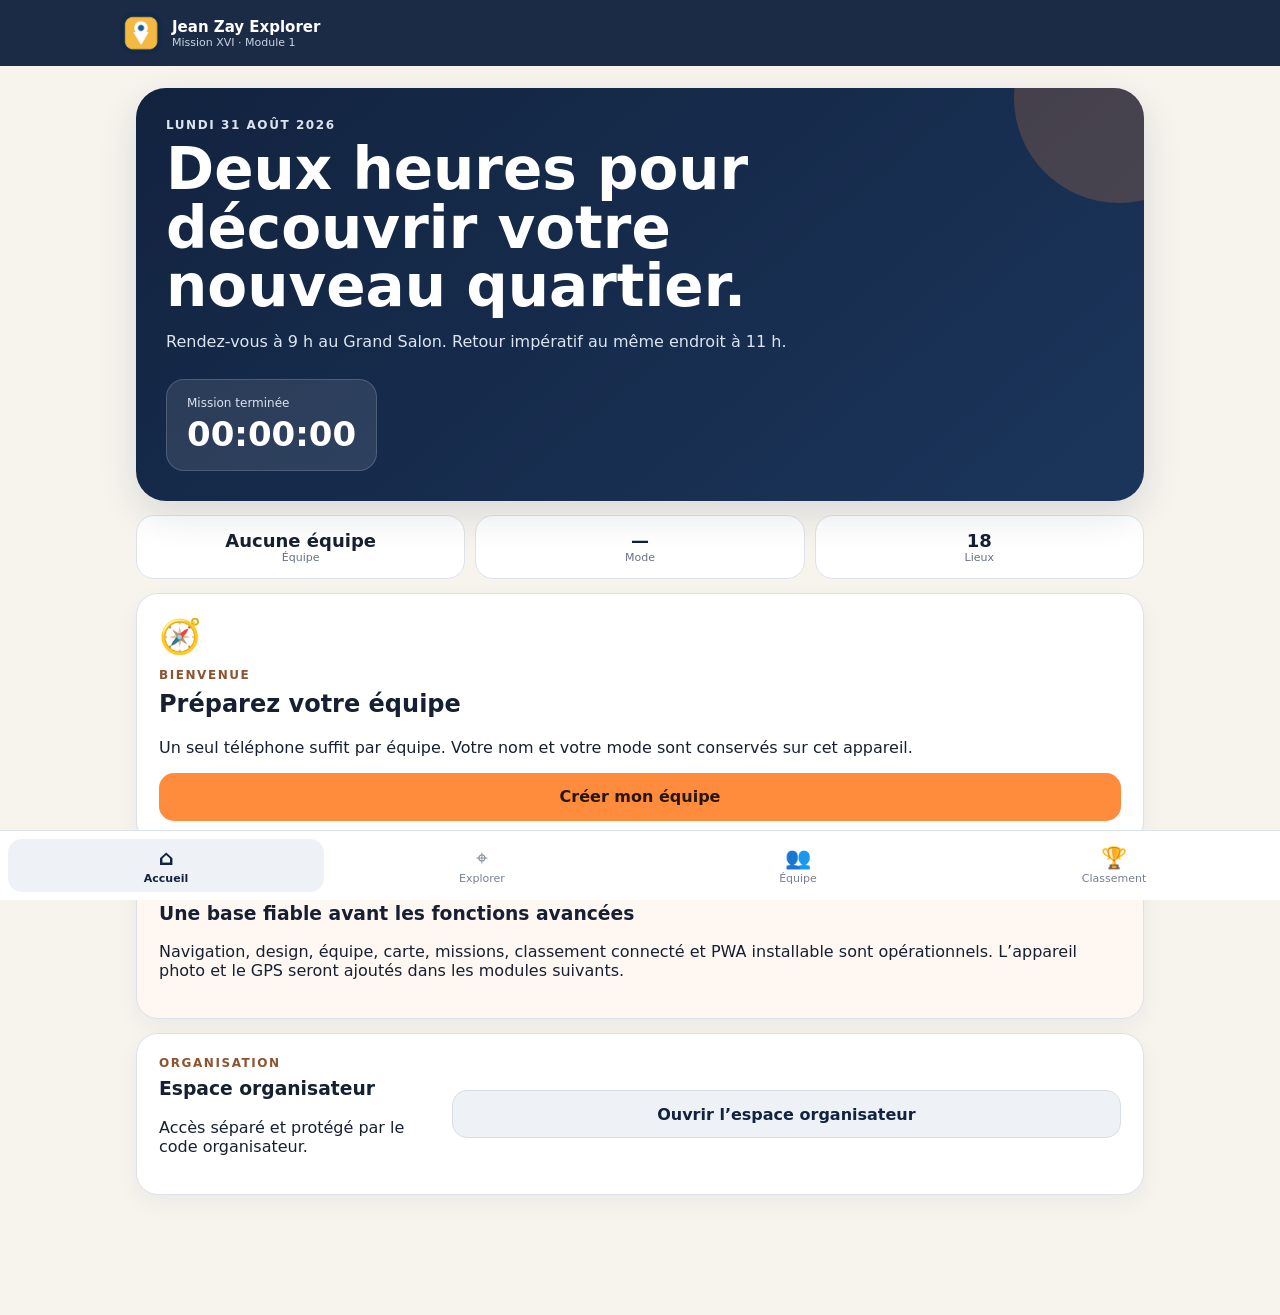
==== index.html @ fe44f945 "Add files via upload" ====
<!doctype html>
<html lang="fr">
<head>
  <meta charset="utf-8">
  <meta name="viewport" content="width=device-width,initial-scale=1,viewport-fit=cover">
  <meta name="theme-color" content="#12233f">
  <meta name="description" content="Jean Zay Explorer — Mission XVI">
  <link rel="manifest" href="manifest.json">
  <link rel="apple-touch-icon" href="assets/icon-512.png">
  <link rel="stylesheet" href="styles.css">
  <title>Jean Zay Explorer — Module 1</title>
</head>
<body>
  <div class="app-shell">
    <header class="app-header">
      <a class="brand" href="#accueil" aria-label="Retour à l’accueil">
        <img src="assets/icon-192.png" alt="">
        <span><strong>Jean Zay Explorer</strong><small>Mission XVI · Module 1</small></span>
      </a>
      <button class="install-button" id="installButton" hidden>Installer</button>
    </header>

    <main id="mainContent">
      <section class="screen is-active" id="accueil" data-title="Accueil">
        <div class="hero-card">
          <p class="kicker">LUNDI 31 AOÛT 2026</p>
          <h1>Deux heures pour découvrir votre nouveau quartier.</h1>
          <p>Rendez-vous à 9 h au Grand Salon. Retour impératif au même endroit à 11 h.</p>
          <div class="countdown" aria-live="polite">
            <span id="countdownLabel">Temps avant le rendez-vous</span>
            <strong id="countdownValue">--:--:--</strong>
          </div>
        </div>

        <div class="status-strip">
          <span><b id="homeTeamName">Aucune équipe</b><small>Équipe</small></span>
          <span><b id="homeMode">—</b><small>Mode</small></span>
          <span><b>18</b><small>Lieux</small></span>
        </div>

        <article class="card" id="welcomeCard">
          <div class="card-icon">🧭</div>
          <div><p class="kicker dark">BIENVENUE</p><h2>Préparez votre équipe</h2><p>Un seul téléphone suffit par équipe. Votre nom et votre mode sont conservés sur cet appareil.</p></div>
          <button class="primary-button" data-open-team>Créer mon équipe</button>
        </article>

        <article class="card hidden" id="teamReadyCard">
          <div class="card-row"><div><p class="kicker dark">ÉQUIPE PRÊTE</p><h2 id="readyTeamName"></h2><p id="readyTeamMeta"></p></div><button class="icon-button" data-open-team aria-label="Modifier l’équipe">✎</button></div>
          <div class="button-grid"><a class="primary-button" href="#explorer">Commencer à explorer</a><a class="secondary-button" href="#equipe">Voir mon équipe</a></div>
        </article>

        <article class="card compact-card">
          <div><p class="kicker dark">MODULE 1</p><h3>Une base fiable avant les fonctions avancées</h3><p>Navigation, design, équipe, carte, missions, classement connecté et PWA installable sont opérationnels. L’appareil photo et le GPS seront ajoutés dans les modules suivants.</p></div>
        </article>

        <article class="card admin-callout">
          <div><p class="kicker dark">ORGANISATION</p><h3>Espace organisateur</h3><p>Accès séparé et protégé par le code organisateur.</p></div>
          <a class="secondary-button" href="admin.html">Ouvrir l’espace organisateur</a>
        </article>
      </section>

      <section class="screen" id="explorer" data-title="Explorer">
        <div class="screen-heading"><div><p class="kicker dark">CARTE & LIEUX</p><h1>Explorer le 16e</h1></div><span class="count-badge" id="placeCounter">18 lieux</span></div>
        <div class="filter-row" id="filters" aria-label="Filtrer les lieux"></div>
        <article class="card map-card">
          <iframe title="Carte des lieux" id="mapFrame" loading="lazy" referrerpolicy="no-referrer-when-downgrade"></iframe>
        </article>
        <div class="places-grid" id="placesGrid"></div>
      </section>

      <section class="screen" id="equipe" data-title="Équipe">
        <div class="screen-heading"><div><p class="kicker dark">MON ÉQUIPE</p><h1>Tableau de bord</h1></div><button class="icon-button" data-open-team aria-label="Modifier l’équipe">✎</button></div>
        <div class="empty-state" id="teamEmptyState"><span>👥</span><h2>Aucune équipe enregistrée</h2><p>Créez votre équipe depuis cet écran ou depuis l’accueil.</p><button class="primary-button" data-open-team>Créer mon équipe</button></div>
        <div class="hidden" id="teamPanel">
          <article class="card team-card"><p class="kicker dark">IDENTITÉ</p><h2 id="teamPanelName"></h2><p id="teamPanelMeta"></p></article>
          <div class="metric-grid"><article><b>0</b><small>Lieux validés</small></article><article><b>0,00 km</b><small>Distance</small></article><article><b>0</b><small>Photos</small></article></div>
          <article class="card"><p class="kicker dark">PROCHAINS MODULES</p><h3>Suivi de mission</h3><ul class="feature-list"><li>Module 2 : carte Leaflet et distance GPS</li><li>Module 3 : missions et progression</li><li>Module 4 : photos vers Google Drive</li></ul></article>
        </div>
      </section>

      <section class="screen" id="classement" data-title="Classement">
        <div class="screen-heading"><div><p class="kicker dark">EN DIRECT</p><h1>Classement provisoire</h1></div><button class="icon-button" id="refreshRanking" aria-label="Actualiser">↻</button></div>
        <article class="card info-card"><p>Les résultats proviennent de votre Google Apps Script. Tant qu’aucune photo n’est validée, le classement peut rester vide.</p></article>
        <article class="card"><div class="ranking-status" id="rankingStatus">Chargement…</div><div id="rankingList"></div></article>
      </section>
    </main>

    <nav class="bottom-nav" aria-label="Navigation principale">
      <a href="#accueil" data-route="accueil"><span>⌂</span>Accueil</a>
      <a href="#explorer" data-route="explorer"><span>⌖</span>Explorer</a>
      <a href="#equipe" data-route="equipe"><span>👥</span>Équipe</a>
      <a href="#classement" data-route="classement"><span>🏆</span>Classement</a>
    </nav>
  </div>

  <div class="modal" id="teamModal" aria-hidden="true">
    <div class="modal-backdrop" data-close-modal></div>
    <section class="modal-panel" role="dialog" aria-modal="true" aria-labelledby="teamModalTitle">
      <button class="modal-close" data-close-modal aria-label="Fermer">×</button>
      <p class="kicker dark">CONFIGURATION</p><h2 id="teamModalTitle">Votre équipe</h2>
      <label>Nom de l’équipe<input id="teamNameInput" maxlength="32" placeholder="Les Zayventuriers"></label>
      <label>Code d’équipe<input id="teamCodeInput" maxlength="12" placeholder="ZAY-08"></label>
      <fieldset><legend>Choisissez votre rythme</legend><div class="mode-grid"><button type="button" data-mode="touriste">🚶<strong>Touriste</strong><small>Découvrir tranquillement</small></button><button type="button" data-mode="sportif">🏃<strong>Sportif</strong><small>Voir un maximum de lieux</small></button></div></fieldset>
      <p class="form-message" id="teamFormMessage"></p>
      <button class="primary-button" id="saveTeamButton">Enregistrer</button>
    </section>
  </div>

  <div class="toast" id="toast" role="status" aria-live="polite"></div>
  <script src="config.js"></script><script src="places.js"></script><script src="app.js"></script>
</body>
</html>
---- styles.css ----
:root{--navy:#12233f;--navy-2:#1b355b;--orange:#ff8b3d;--cream:#f7f4ee;--white:#fff;--ink:#172033;--muted:#667085;--line:#dce2ea;--success:#16845b;--danger:#bb3e3e;--shadow:0 14px 38px rgba(18,35,63,.12);--radius:22px;--safe-bottom:env(safe-area-inset-bottom,0px)}
*{box-sizing:border-box}html{scroll-behavior:smooth}body{margin:0;background:var(--cream);color:var(--ink);font-family:Inter,ui-sans-serif,system-ui,-apple-system,BlinkMacSystemFont,"Segoe UI",sans-serif}button,input{font:inherit}button,a{-webkit-tap-highlight-color:transparent}.hidden{display:none!important}.app-shell{min-height:100vh;padding-bottom:calc(84px + var(--safe-bottom))}.app-header{position:sticky;top:0;z-index:20;display:flex;align-items:center;justify-content:space-between;gap:16px;padding:12px max(18px,calc((100vw - 1040px)/2));background:rgba(18,35,63,.96);backdrop-filter:blur(14px);color:#fff}.brand{display:flex;align-items:center;gap:10px;color:inherit;text-decoration:none}.brand img{width:42px;height:42px;border-radius:13px}.brand span{display:grid}.brand strong{font-size:15px}.brand small{font-size:11px;color:#c9d4e3}.install-button,.small-button{padding:10px 14px!important;width:auto!important}main{width:min(1040px,100%);margin:auto;padding:22px 16px}.screen{display:none;animation:fade .2s ease}.screen.is-active{display:block}@keyframes fade{from{opacity:.35;transform:translateY(4px)}to{opacity:1;transform:none}}.hero-card{position:relative;overflow:hidden;padding:30px;border-radius:30px;background:linear-gradient(140deg,var(--navy),var(--navy-2));color:#fff;box-shadow:var(--shadow)}.hero-card:after{content:"";position:absolute;width:210px;height:210px;border-radius:50%;right:-80px;top:-95px;background:rgba(255,139,61,.2)}h1,h2,h3,p{margin-top:0}.hero-card h1{max-width:680px;font-size:clamp(32px,7vw,58px);line-height:1.01;margin-bottom:16px}.hero-card>p{max-width:680px;color:#dbe4ef}.kicker{margin-bottom:8px;font-size:12px;letter-spacing:.13em;font-weight:800;color:#ffbd8f}.kicker.dark{color:#8c542f}.countdown{display:inline-grid;gap:4px;margin-top:12px;padding:16px 20px;background:rgba(255,255,255,.1);border:1px solid rgba(255,255,255,.16);border-radius:18px}.countdown span{font-size:12px;color:#dbe4ef}.countdown strong{font-size:34px;font-variant-numeric:tabular-nums}.status-strip{display:grid;grid-template-columns:repeat(3,1fr);gap:10px;margin:14px 0}.status-strip span,.metric-grid article{display:grid;text-align:center;padding:14px 8px;background:#fff;border:1px solid var(--line);border-radius:18px}.status-strip b,.metric-grid b{font-size:18px}.status-strip small,.metric-grid small{color:var(--muted);font-size:11px}.card{margin:14px 0;padding:22px;background:#fff;border:1px solid var(--line);border-radius:var(--radius);box-shadow:0 8px 22px rgba(18,35,63,.05)}.compact-card{background:#fff8f2}.admin-callout{display:flex;align-items:center;justify-content:space-between;gap:20px}.card-icon{font-size:34px;margin-bottom:12px}.card-row,.screen-heading{display:flex;justify-content:space-between;align-items:flex-start;gap:16px}.button-grid{display:grid;grid-template-columns:1fr 1fr;gap:10px;margin-top:18px}.primary-button,.secondary-button{display:inline-flex;align-items:center;justify-content:center;width:100%;min-height:48px;padding:13px 18px;border-radius:15px;border:0;text-decoration:none;font-weight:800;cursor:pointer}.primary-button{background:var(--orange);color:#28170c}.secondary-button{background:#eef2f7;color:var(--navy);border:1px solid #d7dee8}.icon-button{width:44px;height:44px;border:1px solid var(--line);background:#fff;border-radius:14px;font-size:20px;cursor:pointer}.screen-heading{margin:8px 0 18px}.screen-heading h1{margin-bottom:0;font-size:34px}.count-badge{padding:8px 12px;border-radius:999px;background:#fff;border:1px solid var(--line);font-size:13px}.filter-row{display:flex;gap:8px;overflow:auto;padding-bottom:8px}.filter-row button{white-space:nowrap;border:1px solid var(--line);background:#fff;border-radius:999px;padding:10px 14px;cursor:pointer}.filter-row button.is-active{background:var(--navy);color:#fff;border-color:var(--navy)}.map-card{padding:8px;overflow:hidden}.map-card iframe{display:block;width:100%;height:360px;border:0;border-radius:17px}.places-grid{display:grid;grid-template-columns:repeat(2,minmax(0,1fr));gap:12px}.place-card{margin:0;display:grid;grid-template-columns:auto 1fr;gap:14px;align-items:start}.place-emoji{display:grid;place-items:center;width:48px;height:48px;border-radius:15px;background:#f1f4f8;font-size:24px}.place-card h3{margin-bottom:6px}.place-meta{display:flex;gap:8px;flex-wrap:wrap;margin-top:10px}.place-meta span{padding:6px 9px;border-radius:999px;background:#f3f5f8;color:var(--muted);font-size:11px}.metric-grid{display:grid;grid-template-columns:repeat(3,1fr);gap:10px;margin:14px 0}.metric-grid article{padding:20px 10px}.metric-grid b{font-size:25px}.empty-state{text-align:center;padding:45px 20px}.empty-state>span{font-size:48px}.feature-list{padding-left:20px;color:var(--muted)}.info-card{background:#eef5ff}.ranking-status{padding:12px 0;color:var(--muted)}.ranking-row{display:grid;grid-template-columns:42px 1fr auto;gap:12px;align-items:center;padding:14px 0;border-bottom:1px solid var(--line)}.ranking-row:last-child{border-bottom:0}.rank-number{display:grid;place-items:center;width:34px;height:34px;border-radius:50%;background:#f2f4f7;font-weight:800}.bottom-nav{position:fixed;z-index:30;bottom:0;left:0;right:0;display:grid;grid-template-columns:repeat(4,1fr);padding:8px 8px calc(8px + var(--safe-bottom));background:rgba(255,255,255,.97);border-top:1px solid var(--line);backdrop-filter:blur(16px)}.bottom-nav a{display:grid;place-items:center;gap:2px;padding:7px;color:#778195;text-decoration:none;font-size:11px;border-radius:14px}.bottom-nav a span{font-size:21px}.bottom-nav a.is-active{color:var(--navy);background:#eef2f7;font-weight:800}.modal{position:fixed;inset:0;z-index:50;display:none}.modal.is-open{display:block}.modal-backdrop{position:absolute;inset:0;background:rgba(8,18,34,.58)}.modal-panel{position:absolute;left:0;right:0;bottom:0;width:min(620px,100%);margin:auto;padding:28px 20px calc(24px + var(--safe-bottom));background:#fff;border-radius:28px 28px 0 0;max-height:92vh;overflow:auto}.modal-close{position:absolute;right:15px;top:12px;border:0;background:#eef2f7;border-radius:50%;width:38px;height:38px;font-size:24px}label{display:grid;gap:7px;margin:15px 0;font-weight:700}input{width:100%;padding:14px;border:1px solid #cfd7e3;border-radius:13px;background:#fff}fieldset{border:0;padding:0;margin:17px 0}legend{font-weight:700;margin-bottom:9px}.mode-grid{display:grid;grid-template-columns:1fr 1fr;gap:10px}.mode-grid button{display:grid;gap:4px;padding:16px;border:1px solid var(--line);background:#fff;border-radius:16px;font-size:22px}.mode-grid button strong{font-size:14px}.mode-grid button small{font-size:11px;color:var(--muted)}.mode-grid button.is-selected{border-color:var(--orange);box-shadow:0 0 0 3px rgba(255,139,61,.2)}.form-message{min-height:20px;color:var(--danger);font-size:13px}.toast{position:fixed;z-index:70;left:50%;bottom:calc(94px + var(--safe-bottom));transform:translate(-50%,20px);padding:12px 16px;background:#18263b;color:#fff;border-radius:13px;opacity:0;pointer-events:none;transition:.22s}.toast.is-visible{opacity:1;transform:translate(-50%,0)}.admin-page{min-height:100vh}.admin-main{width:min(900px,100%);margin:auto;padding:34px 16px}.admin-login{max-width:520px;margin:60px auto}.admin-metrics{margin-bottom:20px}.admin-metrics article{box-shadow:var(--shadow)}
@media(max-width:720px){main{padding-top:14px}.hero-card{padding:24px 20px}.hero-card h1{font-size:38px}.places-grid{grid-template-columns:1fr}.admin-callout{align-items:stretch;flex-direction:column}.button-grid{grid-template-columns:1fr}.map-card iframe{height:300px}.screen-heading h1{font-size:29px}.status-strip{gap:6px}.status-strip b{font-size:15px}}
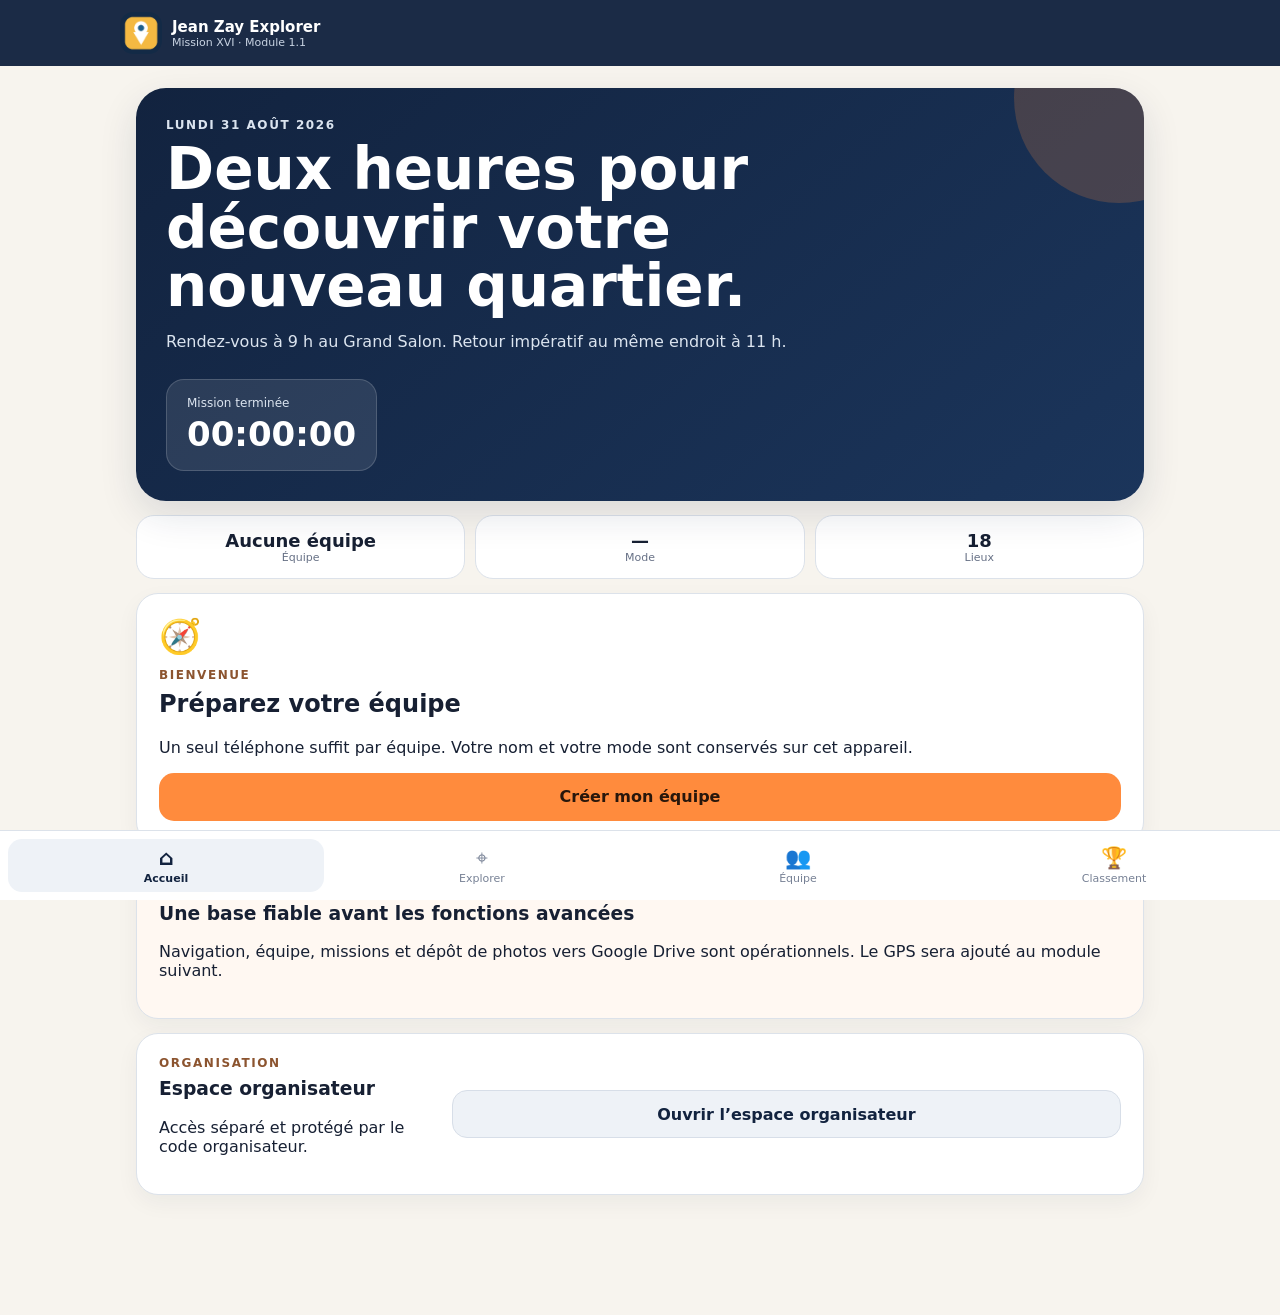
==== commit 063d3e7a: "Add files via upload" ====
--- a/index.html
+++ b/index.html
@@ -8,14 +8,14 @@
   <link rel="manifest" href="manifest.json">
   <link rel="apple-touch-icon" href="assets/icon-512.png">
   <link rel="stylesheet" href="styles.css">
-  <title>Jean Zay Explorer — Module 1</title>
+  <title>Jean Zay Explorer — Module 1.1</title>
 </head>
 <body>
   <div class="app-shell">
     <header class="app-header">
       <a class="brand" href="#accueil" aria-label="Retour à l’accueil">
         <img src="assets/icon-192.png" alt="">
-        <span><strong>Jean Zay Explorer</strong><small>Mission XVI · Module 1</small></span>
+        <span><strong>Jean Zay Explorer</strong><small>Mission XVI · Module 1.1</small></span>
       </a>
       <button class="install-button" id="installButton" hidden>Installer</button>
     </header>
@@ -50,7 +50,7 @@
         </article>
 
         <article class="card compact-card">
-          <div><p class="kicker dark">MODULE 1</p><h3>Une base fiable avant les fonctions avancées</h3><p>Navigation, design, équipe, carte, missions, classement connecté et PWA installable sont opérationnels. L’appareil photo et le GPS seront ajoutés dans les modules suivants.</p></div>
+          <div><p class="kicker dark">MODULE 1</p><h3>Une base fiable avant les fonctions avancées</h3><p>Navigation, équipe, missions et dépôt de photos vers Google Drive sont opérationnels. Le GPS sera ajouté au module suivant.</p></div>
         </article>
 
         <article class="card admin-callout">
@@ -73,8 +73,8 @@
         <div class="empty-state" id="teamEmptyState"><span>👥</span><h2>Aucune équipe enregistrée</h2><p>Créez votre équipe depuis cet écran ou depuis l’accueil.</p><button class="primary-button" data-open-team>Créer mon équipe</button></div>
         <div class="hidden" id="teamPanel">
           <article class="card team-card"><p class="kicker dark">IDENTITÉ</p><h2 id="teamPanelName"></h2><p id="teamPanelMeta"></p></article>
-          <div class="metric-grid"><article><b>0</b><small>Lieux validés</small></article><article><b>0,00 km</b><small>Distance</small></article><article><b>0</b><small>Photos</small></article></div>
-          <article class="card"><p class="kicker dark">PROCHAINS MODULES</p><h3>Suivi de mission</h3><ul class="feature-list"><li>Module 2 : carte Leaflet et distance GPS</li><li>Module 3 : missions et progression</li><li>Module 4 : photos vers Google Drive</li></ul></article>
+          <div class="metric-grid"><article><b id="teamPlacesCount">0</b><small>Photos envoyées</small></article><article><b>0,00 km</b><small>Distance</small></article><article><b id="teamPendingCount">0</b><small>En attente</small></article></div>
+          <article class="card"><p class="kicker dark">PROCHAINS MODULES</p><h3>Suivi de mission</h3><ul class="feature-list"><li>Module 2 : carte Leaflet et distance GPS</li><li>Module 1.1 : missions et photos vers Google Drive</li><li>Module 2 : carte Leaflet et distance GPS</li></ul></article>
         </div>
       </section>
 
@@ -106,6 +106,21 @@
     </section>
   </div>
 
+  <div class="modal" id="missionModal" aria-hidden="true">
+    <div class="modal-backdrop" data-close-mission></div>
+    <section class="modal-panel mission-panel" role="dialog" aria-modal="true" aria-labelledby="missionTitle">
+      <button class="modal-close" data-close-mission aria-label="Fermer">×</button>
+      <div class="mission-heading"><span class="mission-emoji" id="missionEmoji">📍</span><div><p class="kicker dark">MISSION PHOTO</p><h2 id="missionTitle"></h2></div></div>
+      <p id="missionDescription"></p>
+      <div class="mission-instruction"><strong>Votre défi</strong><p id="missionInstruction"></p></div>
+      <div id="missionTeamWarning" class="warning-box hidden">Créez d’abord votre équipe pour pouvoir envoyer une preuve.</div>
+      <label class="photo-picker" id="photoPickerLabel">📷 Prendre ou choisir une photo<input id="missionPhotoInput" type="file" accept="image/*" capture="environment"></label>
+      <div class="photo-preview hidden" id="photoPreviewWrap"><img id="photoPreview" alt="Aperçu de la photo sélectionnée"><button type="button" class="secondary-button small-button" id="changePhotoButton">Changer la photo</button></div>
+      <p class="upload-status" id="uploadStatus" aria-live="polite"></p>
+      <button class="primary-button" id="sendProofButton" disabled>Envoyer la preuve</button>
+    </section>
+  </div>
+
   <div class="toast" id="toast" role="status" aria-live="polite"></div>
   <script src="config.js"></script><script src="places.js"></script><script src="app.js"></script>
 </body>
--- a/styles.css
+++ b/styles.css
@@ -1,3 +1,4 @@
 :root{--navy:#12233f;--navy-2:#1b355b;--orange:#ff8b3d;--cream:#f7f4ee;--white:#fff;--ink:#172033;--muted:#667085;--line:#dce2ea;--success:#16845b;--danger:#bb3e3e;--shadow:0 14px 38px rgba(18,35,63,.12);--radius:22px;--safe-bottom:env(safe-area-inset-bottom,0px)}
 *{box-sizing:border-box}html{scroll-behavior:smooth}body{margin:0;background:var(--cream);color:var(--ink);font-family:Inter,ui-sans-serif,system-ui,-apple-system,BlinkMacSystemFont,"Segoe UI",sans-serif}button,input{font:inherit}button,a{-webkit-tap-highlight-color:transparent}.hidden{display:none!important}.app-shell{min-height:100vh;padding-bottom:calc(84px + var(--safe-bottom))}.app-header{position:sticky;top:0;z-index:20;display:flex;align-items:center;justify-content:space-between;gap:16px;padding:12px max(18px,calc((100vw - 1040px)/2));background:rgba(18,35,63,.96);backdrop-filter:blur(14px);color:#fff}.brand{display:flex;align-items:center;gap:10px;color:inherit;text-decoration:none}.brand img{width:42px;height:42px;border-radius:13px}.brand span{display:grid}.brand strong{font-size:15px}.brand small{font-size:11px;color:#c9d4e3}.install-button,.small-button{padding:10px 14px!important;width:auto!important}main{width:min(1040px,100%);margin:auto;padding:22px 16px}.screen{display:none;animation:fade .2s ease}.screen.is-active{display:block}@keyframes fade{from{opacity:.35;transform:translateY(4px)}to{opacity:1;transform:none}}.hero-card{position:relative;overflow:hidden;padding:30px;border-radius:30px;background:linear-gradient(140deg,var(--navy),var(--navy-2));color:#fff;box-shadow:var(--shadow)}.hero-card:after{content:"";position:absolute;width:210px;height:210px;border-radius:50%;right:-80px;top:-95px;background:rgba(255,139,61,.2)}h1,h2,h3,p{margin-top:0}.hero-card h1{max-width:680px;font-size:clamp(32px,7vw,58px);line-height:1.01;margin-bottom:16px}.hero-card>p{max-width:680px;color:#dbe4ef}.kicker{margin-bottom:8px;font-size:12px;letter-spacing:.13em;font-weight:800;color:#ffbd8f}.kicker.dark{color:#8c542f}.countdown{display:inline-grid;gap:4px;margin-top:12px;padding:16px 20px;background:rgba(255,255,255,.1);border:1px solid rgba(255,255,255,.16);border-radius:18px}.countdown span{font-size:12px;color:#dbe4ef}.countdown strong{font-size:34px;font-variant-numeric:tabular-nums}.status-strip{display:grid;grid-template-columns:repeat(3,1fr);gap:10px;margin:14px 0}.status-strip span,.metric-grid article{display:grid;text-align:center;padding:14px 8px;background:#fff;border:1px solid var(--line);border-radius:18px}.status-strip b,.metric-grid b{font-size:18px}.status-strip small,.metric-grid small{color:var(--muted);font-size:11px}.card{margin:14px 0;padding:22px;background:#fff;border:1px solid var(--line);border-radius:var(--radius);box-shadow:0 8px 22px rgba(18,35,63,.05)}.compact-card{background:#fff8f2}.admin-callout{display:flex;align-items:center;justify-content:space-between;gap:20px}.card-icon{font-size:34px;margin-bottom:12px}.card-row,.screen-heading{display:flex;justify-content:space-between;align-items:flex-start;gap:16px}.button-grid{display:grid;grid-template-columns:1fr 1fr;gap:10px;margin-top:18px}.primary-button,.secondary-button{display:inline-flex;align-items:center;justify-content:center;width:100%;min-height:48px;padding:13px 18px;border-radius:15px;border:0;text-decoration:none;font-weight:800;cursor:pointer}.primary-button{background:var(--orange);color:#28170c}.secondary-button{background:#eef2f7;color:var(--navy);border:1px solid #d7dee8}.icon-button{width:44px;height:44px;border:1px solid var(--line);background:#fff;border-radius:14px;font-size:20px;cursor:pointer}.screen-heading{margin:8px 0 18px}.screen-heading h1{margin-bottom:0;font-size:34px}.count-badge{padding:8px 12px;border-radius:999px;background:#fff;border:1px solid var(--line);font-size:13px}.filter-row{display:flex;gap:8px;overflow:auto;padding-bottom:8px}.filter-row button{white-space:nowrap;border:1px solid var(--line);background:#fff;border-radius:999px;padding:10px 14px;cursor:pointer}.filter-row button.is-active{background:var(--navy);color:#fff;border-color:var(--navy)}.map-card{padding:8px;overflow:hidden}.map-card iframe{display:block;width:100%;height:360px;border:0;border-radius:17px}.places-grid{display:grid;grid-template-columns:repeat(2,minmax(0,1fr));gap:12px}.place-card{margin:0;display:grid;grid-template-columns:auto 1fr;gap:14px;align-items:start}.place-emoji{display:grid;place-items:center;width:48px;height:48px;border-radius:15px;background:#f1f4f8;font-size:24px}.place-card h3{margin-bottom:6px}.place-meta{display:flex;gap:8px;flex-wrap:wrap;margin-top:10px}.place-meta span{padding:6px 9px;border-radius:999px;background:#f3f5f8;color:var(--muted);font-size:11px}.metric-grid{display:grid;grid-template-columns:repeat(3,1fr);gap:10px;margin:14px 0}.metric-grid article{padding:20px 10px}.metric-grid b{font-size:25px}.empty-state{text-align:center;padding:45px 20px}.empty-state>span{font-size:48px}.feature-list{padding-left:20px;color:var(--muted)}.info-card{background:#eef5ff}.ranking-status{padding:12px 0;color:var(--muted)}.ranking-row{display:grid;grid-template-columns:42px 1fr auto;gap:12px;align-items:center;padding:14px 0;border-bottom:1px solid var(--line)}.ranking-row:last-child{border-bottom:0}.rank-number{display:grid;place-items:center;width:34px;height:34px;border-radius:50%;background:#f2f4f7;font-weight:800}.bottom-nav{position:fixed;z-index:30;bottom:0;left:0;right:0;display:grid;grid-template-columns:repeat(4,1fr);padding:8px 8px calc(8px + var(--safe-bottom));background:rgba(255,255,255,.97);border-top:1px solid var(--line);backdrop-filter:blur(16px)}.bottom-nav a{display:grid;place-items:center;gap:2px;padding:7px;color:#778195;text-decoration:none;font-size:11px;border-radius:14px}.bottom-nav a span{font-size:21px}.bottom-nav a.is-active{color:var(--navy);background:#eef2f7;font-weight:800}.modal{position:fixed;inset:0;z-index:50;display:none}.modal.is-open{display:block}.modal-backdrop{position:absolute;inset:0;background:rgba(8,18,34,.58)}.modal-panel{position:absolute;left:0;right:0;bottom:0;width:min(620px,100%);margin:auto;padding:28px 20px calc(24px + var(--safe-bottom));background:#fff;border-radius:28px 28px 0 0;max-height:92vh;overflow:auto}.modal-close{position:absolute;right:15px;top:12px;border:0;background:#eef2f7;border-radius:50%;width:38px;height:38px;font-size:24px}label{display:grid;gap:7px;margin:15px 0;font-weight:700}input{width:100%;padding:14px;border:1px solid #cfd7e3;border-radius:13px;background:#fff}fieldset{border:0;padding:0;margin:17px 0}legend{font-weight:700;margin-bottom:9px}.mode-grid{display:grid;grid-template-columns:1fr 1fr;gap:10px}.mode-grid button{display:grid;gap:4px;padding:16px;border:1px solid var(--line);background:#fff;border-radius:16px;font-size:22px}.mode-grid button strong{font-size:14px}.mode-grid button small{font-size:11px;color:var(--muted)}.mode-grid button.is-selected{border-color:var(--orange);box-shadow:0 0 0 3px rgba(255,139,61,.2)}.form-message{min-height:20px;color:var(--danger);font-size:13px}.toast{position:fixed;z-index:70;left:50%;bottom:calc(94px + var(--safe-bottom));transform:translate(-50%,20px);padding:12px 16px;background:#18263b;color:#fff;border-radius:13px;opacity:0;pointer-events:none;transition:.22s}.toast.is-visible{opacity:1;transform:translate(-50%,0)}.admin-page{min-height:100vh}.admin-main{width:min(900px,100%);margin:auto;padding:34px 16px}.admin-login{max-width:520px;margin:60px auto}.admin-metrics{margin-bottom:20px}.admin-metrics article{box-shadow:var(--shadow)}
 @media(max-width:720px){main{padding-top:14px}.hero-card{padding:24px 20px}.hero-card h1{font-size:38px}.places-grid{grid-template-columns:1fr}.admin-callout{align-items:stretch;flex-direction:column}.button-grid{grid-template-columns:1fr}.map-card iframe{height:300px}.screen-heading h1{font-size:29px}.status-strip{gap:6px}.status-strip b{font-size:15px}}
+.place-button{width:100%;text-align:left;appearance:none;font:inherit;color:inherit;cursor:pointer;transition:transform .16s ease,border-color .16s ease,box-shadow .16s ease}.place-button:hover,.place-button:focus-visible{transform:translateY(-2px);border-color:#b8c4d4;box-shadow:var(--shadow);outline:none}.place-button.is-submitted{border-color:#9fd8c2;background:#f4fbf8}.place-content{min-width:0}.place-title-row{display:flex;align-items:flex-start;justify-content:space-between;gap:8px}.place-title-row h3{margin-right:auto}.submitted-badge{flex:none;padding:5px 8px;border-radius:999px;background:#dff5eb;color:var(--success);font-size:10px;font-weight:800}.mission-link{display:inline-block;margin-top:13px;color:var(--navy);font-size:13px;font-weight:800}.mission-panel{padding-top:24px}.mission-heading{display:flex;align-items:center;gap:13px;padding-right:42px}.mission-emoji{display:grid;place-items:center;width:54px;height:54px;border-radius:17px;background:#f1f4f8;font-size:28px}.mission-heading h2{margin-bottom:0}.mission-instruction{margin:16px 0;padding:16px;border-radius:16px;background:#fff6ef;border:1px solid #ffd8bc}.mission-instruction p{margin:6px 0 0}.warning-box{margin:14px 0;padding:13px;border-radius:13px;background:#fff0f0;color:#8d2f2f;border:1px solid #f2caca}.photo-picker{display:flex;align-items:center;justify-content:center;min-height:54px;margin:16px 0;padding:14px;border:2px dashed #bdc8d7;border-radius:16px;background:#f8fafc;color:var(--navy);cursor:pointer;text-align:center}.photo-picker input{position:absolute;opacity:0;pointer-events:none;width:1px;height:1px}.photo-picker.is-disabled{opacity:.5;cursor:not-allowed}.photo-preview{display:grid;gap:10px;margin:16px 0}.photo-preview img{display:block;width:100%;max-height:360px;object-fit:contain;background:#eef2f7;border-radius:16px}.upload-status{min-height:22px;color:var(--muted);font-size:13px}.ranking-row small{display:block;margin-top:3px;color:var(--muted);font-weight:400}
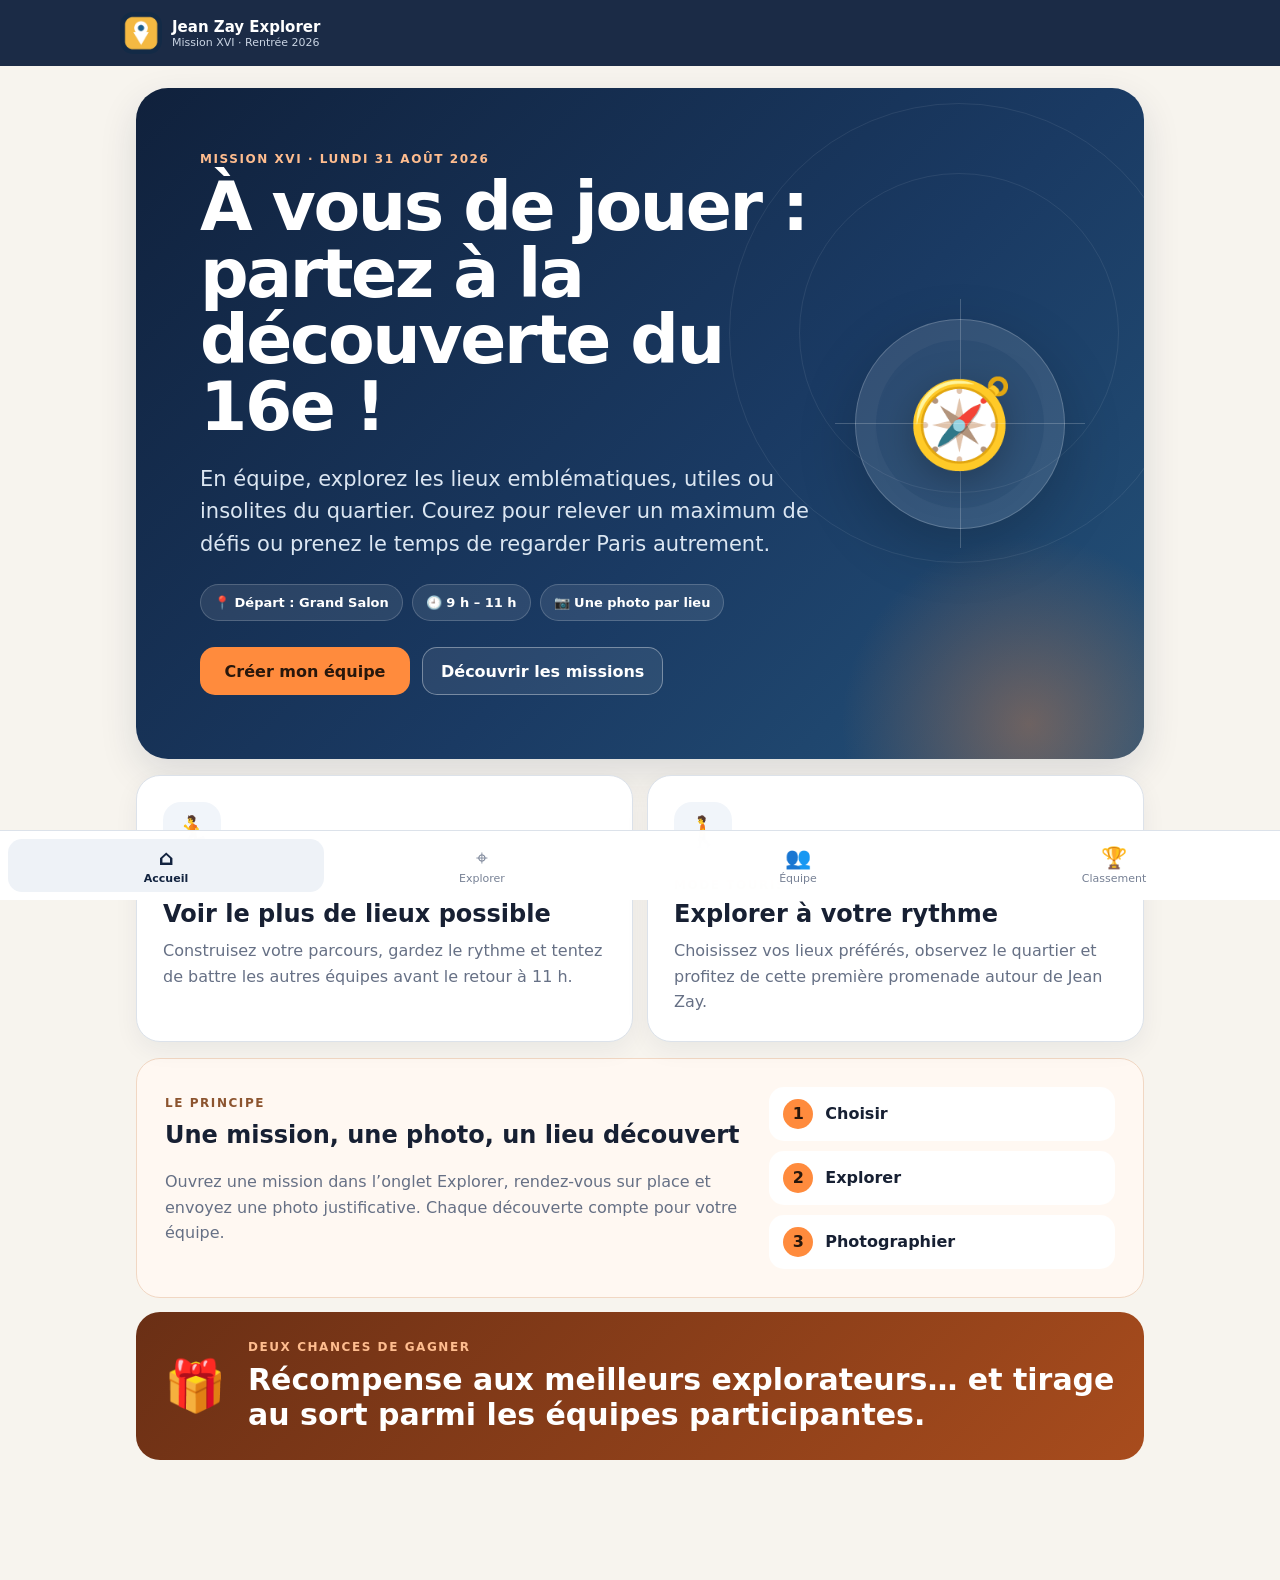
==== commit e8056aef: "Add files via upload" ====
--- a/index.html
+++ b/index.html
@@ -8,54 +8,78 @@
   <link rel="manifest" href="manifest.json">
   <link rel="apple-touch-icon" href="assets/icon-512.png">
   <link rel="stylesheet" href="styles.css">
-  <title>Jean Zay Explorer — Module 1.1</title>
+  <title>Jean Zay Explorer</title>
 </head>
 <body>
   <div class="app-shell">
     <header class="app-header">
       <a class="brand" href="#accueil" aria-label="Retour à l’accueil">
         <img src="assets/icon-192.png" alt="">
-        <span><strong>Jean Zay Explorer</strong><small>Mission XVI · Module 1.1</small></span>
+        <span><strong>Jean Zay Explorer</strong><small>Mission XVI · Rentrée 2026</small></span>
       </a>
       <button class="install-button" id="installButton" hidden>Installer</button>
     </header>
 
     <main id="mainContent">
       <section class="screen is-active" id="accueil" data-title="Accueil">
-        <div class="hero-card">
-          <p class="kicker">LUNDI 31 AOÛT 2026</p>
-          <h1>Deux heures pour découvrir votre nouveau quartier.</h1>
-          <p>Rendez-vous à 9 h au Grand Salon. Retour impératif au même endroit à 11 h.</p>
-          <div class="countdown" aria-live="polite">
-            <span id="countdownLabel">Temps avant le rendez-vous</span>
-            <strong id="countdownValue">--:--:--</strong>
+        <div class="student-hero">
+          <div class="hero-orbit hero-orbit-one"></div>
+          <div class="hero-orbit hero-orbit-two"></div>
+          <div class="hero-content">
+            <p class="kicker">MISSION XVI · LUNDI 31 AOÛT 2026</p>
+            <h1>À vous de jouer : partez à la découverte du 16e&nbsp;!</h1>
+            <p class="hero-lead">En équipe, explorez les lieux emblématiques, utiles ou insolites du quartier. Courez pour relever un maximum de défis ou prenez le temps de regarder Paris autrement.</p>
+            <div class="event-pill-row">
+              <span>📍 Départ : Grand Salon</span>
+              <span>🕘 9 h – 11 h</span>
+              <span>📷 Une photo par lieu</span>
+            </div>
+            <div class="hero-actions" id="welcomeCard">
+              <button class="primary-button hero-primary" data-open-team>Créer mon équipe</button>
+              <a class="ghost-button" href="#explorer">Découvrir les missions</a>
+            </div>
+            <div class="hero-actions hidden" id="teamReadyCard">
+              <a class="primary-button hero-primary" href="#explorer">Commencer l’aventure</a>
+              <button class="ghost-button" data-open-team>Modifier mon équipe</button>
+            </div>
           </div>
+          <div class="hero-compass" aria-hidden="true"><span>🧭</span></div>
         </div>
 
-        <div class="status-strip">
-          <span><b id="homeTeamName">Aucune équipe</b><small>Équipe</small></span>
-          <span><b id="homeMode">—</b><small>Mode</small></span>
-          <span><b>18</b><small>Lieux</small></span>
+        <div class="play-grid">
+          <article class="play-card">
+            <span class="play-icon">🏃</span>
+            <p class="kicker dark">MODE SPORTIF</p>
+            <h2>Voir le plus de lieux possible</h2>
+            <p>Construisez votre parcours, gardez le rythme et tentez de battre les autres équipes avant le retour à 11 h.</p>
+          </article>
+          <article class="play-card">
+            <span class="play-icon">🚶</span>
+            <p class="kicker dark">MODE TOURISTE</p>
+            <h2>Explorer à votre rythme</h2>
+            <p>Choisissez vos lieux préférés, observez le quartier et profitez de cette première promenade autour de Jean Zay.</p>
+          </article>
         </div>
 
-        <article class="card" id="welcomeCard">
-          <div class="card-icon">🧭</div>
-          <div><p class="kicker dark">BIENVENUE</p><h2>Préparez votre équipe</h2><p>Un seul téléphone suffit par équipe. Votre nom et votre mode sont conservés sur cet appareil.</p></div>
-          <button class="primary-button" data-open-team>Créer mon équipe</button>
+        <article class="adventure-card">
+          <div>
+            <p class="kicker dark">LE PRINCIPE</p>
+            <h2>Une mission, une photo, un lieu découvert</h2>
+            <p>Ouvrez une mission dans l’onglet Explorer, rendez-vous sur place et envoyez une photo justificative. Chaque découverte compte pour votre équipe.</p>
+          </div>
+          <div class="adventure-steps" aria-label="Déroulement du jeu">
+            <span><b>1</b> Choisir</span>
+            <span><b>2</b> Explorer</span>
+            <span><b>3</b> Photographier</span>
+          </div>
         </article>
 
-        <article class="card hidden" id="teamReadyCard">
-          <div class="card-row"><div><p class="kicker dark">ÉQUIPE PRÊTE</p><h2 id="readyTeamName"></h2><p id="readyTeamMeta"></p></div><button class="icon-button" data-open-team aria-label="Modifier l’équipe">✎</button></div>
-          <div class="button-grid"><a class="primary-button" href="#explorer">Commencer à explorer</a><a class="secondary-button" href="#equipe">Voir mon équipe</a></div>
-        </article>
-
-        <article class="card compact-card">
-          <div><p class="kicker dark">MODULE 1</p><h3>Une base fiable avant les fonctions avancées</h3><p>Navigation, équipe, missions et dépôt de photos vers Google Drive sont opérationnels. Le GPS sera ajouté au module suivant.</p></div>
-        </article>
-
-        <article class="card admin-callout">
-          <div><p class="kicker dark">ORGANISATION</p><h3>Espace organisateur</h3><p>Accès séparé et protégé par le code organisateur.</p></div>
-          <a class="secondary-button" href="admin.html">Ouvrir l’espace organisateur</a>
+        <article class="reward-banner">
+          <span class="reward-icon">🎁</span>
+          <div>
+            <p class="kicker">DEUX CHANCES DE GAGNER</p>
+            <h2>Récompense aux meilleurs explorateurs… et tirage au sort parmi les équipes participantes.</h2>
+          </div>
         </article>
       </section>
 
@@ -114,7 +138,12 @@
       <p id="missionDescription"></p>
       <div class="mission-instruction"><strong>Votre défi</strong><p id="missionInstruction"></p></div>
       <div id="missionTeamWarning" class="warning-box hidden">Créez d’abord votre équipe pour pouvoir envoyer une preuve.</div>
-      <label class="photo-picker" id="photoPickerLabel">📷 Prendre ou choisir une photo<input id="missionPhotoInput" type="file" accept="image/*" capture="environment"></label>
+      <div class="photo-source-grid" id="photoSourceGrid">
+        <button type="button" class="photo-source-button" id="takePhotoButton"><span>📷</span><strong>Prendre une photo</strong><small>Ouvrir l’appareil photo</small></button>
+        <button type="button" class="photo-source-button" id="choosePhotoButton"><span>🖼️</span><strong>Choisir une photo</strong><small>Depuis la photothèque</small></button>
+      </div>
+      <input class="visually-hidden" id="missionCameraInput" type="file" accept="image/*" capture="environment">
+      <input class="visually-hidden" id="missionGalleryInput" type="file" accept="image/*">
       <div class="photo-preview hidden" id="photoPreviewWrap"><img id="photoPreview" alt="Aperçu de la photo sélectionnée"><button type="button" class="secondary-button small-button" id="changePhotoButton">Changer la photo</button></div>
       <p class="upload-status" id="uploadStatus" aria-live="polite"></p>
       <button class="primary-button" id="sendProofButton" disabled>Envoyer la preuve</button>
--- a/styles.css
+++ b/styles.css
@@ -2,3 +2,9 @@
 *{box-sizing:border-box}html{scroll-behavior:smooth}body{margin:0;background:var(--cream);color:var(--ink);font-family:Inter,ui-sans-serif,system-ui,-apple-system,BlinkMacSystemFont,"Segoe UI",sans-serif}button,input{font:inherit}button,a{-webkit-tap-highlight-color:transparent}.hidden{display:none!important}.app-shell{min-height:100vh;padding-bottom:calc(84px + var(--safe-bottom))}.app-header{position:sticky;top:0;z-index:20;display:flex;align-items:center;justify-content:space-between;gap:16px;padding:12px max(18px,calc((100vw - 1040px)/2));background:rgba(18,35,63,.96);backdrop-filter:blur(14px);color:#fff}.brand{display:flex;align-items:center;gap:10px;color:inherit;text-decoration:none}.brand img{width:42px;height:42px;border-radius:13px}.brand span{display:grid}.brand strong{font-size:15px}.brand small{font-size:11px;color:#c9d4e3}.install-button,.small-button{padding:10px 14px!important;width:auto!important}main{width:min(1040px,100%);margin:auto;padding:22px 16px}.screen{display:none;animation:fade .2s ease}.screen.is-active{display:block}@keyframes fade{from{opacity:.35;transform:translateY(4px)}to{opacity:1;transform:none}}.hero-card{position:relative;overflow:hidden;padding:30px;border-radius:30px;background:linear-gradient(140deg,var(--navy),var(--navy-2));color:#fff;box-shadow:var(--shadow)}.hero-card:after{content:"";position:absolute;width:210px;height:210px;border-radius:50%;right:-80px;top:-95px;background:rgba(255,139,61,.2)}h1,h2,h3,p{margin-top:0}.hero-card h1{max-width:680px;font-size:clamp(32px,7vw,58px);line-height:1.01;margin-bottom:16px}.hero-card>p{max-width:680px;color:#dbe4ef}.kicker{margin-bottom:8px;font-size:12px;letter-spacing:.13em;font-weight:800;color:#ffbd8f}.kicker.dark{color:#8c542f}.countdown{display:inline-grid;gap:4px;margin-top:12px;padding:16px 20px;background:rgba(255,255,255,.1);border:1px solid rgba(255,255,255,.16);border-radius:18px}.countdown span{font-size:12px;color:#dbe4ef}.countdown strong{font-size:34px;font-variant-numeric:tabular-nums}.status-strip{display:grid;grid-template-columns:repeat(3,1fr);gap:10px;margin:14px 0}.status-strip span,.metric-grid article{display:grid;text-align:center;padding:14px 8px;background:#fff;border:1px solid var(--line);border-radius:18px}.status-strip b,.metric-grid b{font-size:18px}.status-strip small,.metric-grid small{color:var(--muted);font-size:11px}.card{margin:14px 0;padding:22px;background:#fff;border:1px solid var(--line);border-radius:var(--radius);box-shadow:0 8px 22px rgba(18,35,63,.05)}.compact-card{background:#fff8f2}.admin-callout{display:flex;align-items:center;justify-content:space-between;gap:20px}.card-icon{font-size:34px;margin-bottom:12px}.card-row,.screen-heading{display:flex;justify-content:space-between;align-items:flex-start;gap:16px}.button-grid{display:grid;grid-template-columns:1fr 1fr;gap:10px;margin-top:18px}.primary-button,.secondary-button{display:inline-flex;align-items:center;justify-content:center;width:100%;min-height:48px;padding:13px 18px;border-radius:15px;border:0;text-decoration:none;font-weight:800;cursor:pointer}.primary-button{background:var(--orange);color:#28170c}.secondary-button{background:#eef2f7;color:var(--navy);border:1px solid #d7dee8}.icon-button{width:44px;height:44px;border:1px solid var(--line);background:#fff;border-radius:14px;font-size:20px;cursor:pointer}.screen-heading{margin:8px 0 18px}.screen-heading h1{margin-bottom:0;font-size:34px}.count-badge{padding:8px 12px;border-radius:999px;background:#fff;border:1px solid var(--line);font-size:13px}.filter-row{display:flex;gap:8px;overflow:auto;padding-bottom:8px}.filter-row button{white-space:nowrap;border:1px solid var(--line);background:#fff;border-radius:999px;padding:10px 14px;cursor:pointer}.filter-row button.is-active{background:var(--navy);color:#fff;border-color:var(--navy)}.map-card{padding:8px;overflow:hidden}.map-card iframe{display:block;width:100%;height:360px;border:0;border-radius:17px}.places-grid{display:grid;grid-template-columns:repeat(2,minmax(0,1fr));gap:12px}.place-card{margin:0;display:grid;grid-template-columns:auto 1fr;gap:14px;align-items:start}.place-emoji{display:grid;place-items:center;width:48px;height:48px;border-radius:15px;background:#f1f4f8;font-size:24px}.place-card h3{margin-bottom:6px}.place-meta{display:flex;gap:8px;flex-wrap:wrap;margin-top:10px}.place-meta span{padding:6px 9px;border-radius:999px;background:#f3f5f8;color:var(--muted);font-size:11px}.metric-grid{display:grid;grid-template-columns:repeat(3,1fr);gap:10px;margin:14px 0}.metric-grid article{padding:20px 10px}.metric-grid b{font-size:25px}.empty-state{text-align:center;padding:45px 20px}.empty-state>span{font-size:48px}.feature-list{padding-left:20px;color:var(--muted)}.info-card{background:#eef5ff}.ranking-status{padding:12px 0;color:var(--muted)}.ranking-row{display:grid;grid-template-columns:42px 1fr auto;gap:12px;align-items:center;padding:14px 0;border-bottom:1px solid var(--line)}.ranking-row:last-child{border-bottom:0}.rank-number{display:grid;place-items:center;width:34px;height:34px;border-radius:50%;background:#f2f4f7;font-weight:800}.bottom-nav{position:fixed;z-index:30;bottom:0;left:0;right:0;display:grid;grid-template-columns:repeat(4,1fr);padding:8px 8px calc(8px + var(--safe-bottom));background:rgba(255,255,255,.97);border-top:1px solid var(--line);backdrop-filter:blur(16px)}.bottom-nav a{display:grid;place-items:center;gap:2px;padding:7px;color:#778195;text-decoration:none;font-size:11px;border-radius:14px}.bottom-nav a span{font-size:21px}.bottom-nav a.is-active{color:var(--navy);background:#eef2f7;font-weight:800}.modal{position:fixed;inset:0;z-index:50;display:none}.modal.is-open{display:block}.modal-backdrop{position:absolute;inset:0;background:rgba(8,18,34,.58)}.modal-panel{position:absolute;left:0;right:0;bottom:0;width:min(620px,100%);margin:auto;padding:28px 20px calc(24px + var(--safe-bottom));background:#fff;border-radius:28px 28px 0 0;max-height:92vh;overflow:auto}.modal-close{position:absolute;right:15px;top:12px;border:0;background:#eef2f7;border-radius:50%;width:38px;height:38px;font-size:24px}label{display:grid;gap:7px;margin:15px 0;font-weight:700}input{width:100%;padding:14px;border:1px solid #cfd7e3;border-radius:13px;background:#fff}fieldset{border:0;padding:0;margin:17px 0}legend{font-weight:700;margin-bottom:9px}.mode-grid{display:grid;grid-template-columns:1fr 1fr;gap:10px}.mode-grid button{display:grid;gap:4px;padding:16px;border:1px solid var(--line);background:#fff;border-radius:16px;font-size:22px}.mode-grid button strong{font-size:14px}.mode-grid button small{font-size:11px;color:var(--muted)}.mode-grid button.is-selected{border-color:var(--orange);box-shadow:0 0 0 3px rgba(255,139,61,.2)}.form-message{min-height:20px;color:var(--danger);font-size:13px}.toast{position:fixed;z-index:70;left:50%;bottom:calc(94px + var(--safe-bottom));transform:translate(-50%,20px);padding:12px 16px;background:#18263b;color:#fff;border-radius:13px;opacity:0;pointer-events:none;transition:.22s}.toast.is-visible{opacity:1;transform:translate(-50%,0)}.admin-page{min-height:100vh}.admin-main{width:min(900px,100%);margin:auto;padding:34px 16px}.admin-login{max-width:520px;margin:60px auto}.admin-metrics{margin-bottom:20px}.admin-metrics article{box-shadow:var(--shadow)}
 @media(max-width:720px){main{padding-top:14px}.hero-card{padding:24px 20px}.hero-card h1{font-size:38px}.places-grid{grid-template-columns:1fr}.admin-callout{align-items:stretch;flex-direction:column}.button-grid{grid-template-columns:1fr}.map-card iframe{height:300px}.screen-heading h1{font-size:29px}.status-strip{gap:6px}.status-strip b{font-size:15px}}
 .place-button{width:100%;text-align:left;appearance:none;font:inherit;color:inherit;cursor:pointer;transition:transform .16s ease,border-color .16s ease,box-shadow .16s ease}.place-button:hover,.place-button:focus-visible{transform:translateY(-2px);border-color:#b8c4d4;box-shadow:var(--shadow);outline:none}.place-button.is-submitted{border-color:#9fd8c2;background:#f4fbf8}.place-content{min-width:0}.place-title-row{display:flex;align-items:flex-start;justify-content:space-between;gap:8px}.place-title-row h3{margin-right:auto}.submitted-badge{flex:none;padding:5px 8px;border-radius:999px;background:#dff5eb;color:var(--success);font-size:10px;font-weight:800}.mission-link{display:inline-block;margin-top:13px;color:var(--navy);font-size:13px;font-weight:800}.mission-panel{padding-top:24px}.mission-heading{display:flex;align-items:center;gap:13px;padding-right:42px}.mission-emoji{display:grid;place-items:center;width:54px;height:54px;border-radius:17px;background:#f1f4f8;font-size:28px}.mission-heading h2{margin-bottom:0}.mission-instruction{margin:16px 0;padding:16px;border-radius:16px;background:#fff6ef;border:1px solid #ffd8bc}.mission-instruction p{margin:6px 0 0}.warning-box{margin:14px 0;padding:13px;border-radius:13px;background:#fff0f0;color:#8d2f2f;border:1px solid #f2caca}.photo-picker{display:flex;align-items:center;justify-content:center;min-height:54px;margin:16px 0;padding:14px;border:2px dashed #bdc8d7;border-radius:16px;background:#f8fafc;color:var(--navy);cursor:pointer;text-align:center}.photo-picker input{position:absolute;opacity:0;pointer-events:none;width:1px;height:1px}.photo-picker.is-disabled{opacity:.5;cursor:not-allowed}.photo-preview{display:grid;gap:10px;margin:16px 0}.photo-preview img{display:block;width:100%;max-height:360px;object-fit:contain;background:#eef2f7;border-radius:16px}.upload-status{min-height:22px;color:var(--muted);font-size:13px}.ranking-row small{display:block;margin-top:3px;color:var(--muted);font-weight:400}
+
+/* Accueil élèves — Module 1.2 */
+.student-hero{position:relative;min-height:500px;display:grid;grid-template-columns:minmax(0,1fr) 240px;align-items:center;gap:28px;overflow:hidden;padding:clamp(28px,6vw,64px);border-radius:32px;background:linear-gradient(135deg,#10213c 0%,#1a3a63 58%,#245279 100%);color:#fff;box-shadow:var(--shadow)}
+.student-hero:before{content:"";position:absolute;inset:auto -80px -160px auto;width:390px;height:390px;border-radius:50%;background:radial-gradient(circle,rgba(255,139,61,.34),rgba(255,139,61,0) 68%)}
+.hero-content{position:relative;z-index:2;max-width:720px}.student-hero h1{font-size:clamp(38px,7vw,68px);line-height:.98;letter-spacing:-.035em;margin-bottom:22px}.hero-lead{max-width:680px;font-size:clamp(16px,2.4vw,21px);line-height:1.55;color:#dbe6f2}.event-pill-row{display:flex;flex-wrap:wrap;gap:9px;margin:24px 0}.event-pill-row span{padding:10px 13px;border:1px solid rgba(255,255,255,.18);border-radius:999px;background:rgba(255,255,255,.09);font-size:13px;font-weight:700}.hero-actions{display:flex;flex-wrap:wrap;gap:12px;margin-top:26px}.hero-primary{width:auto;min-width:210px}.ghost-button{display:inline-flex;align-items:center;justify-content:center;min-height:48px;padding:13px 18px;border:1px solid rgba(255,255,255,.36);border-radius:15px;background:rgba(255,255,255,.08);color:#fff;text-decoration:none;font-weight:800;cursor:pointer}.hero-compass{position:relative;z-index:2;display:grid;place-items:center;width:210px;height:210px;margin:auto;border:1px solid rgba(255,255,255,.22);border-radius:50%;background:rgba(255,255,255,.08);box-shadow:inset 0 0 0 20px rgba(255,255,255,.035),0 20px 60px rgba(0,0,0,.2)}.hero-compass:before,.hero-compass:after{content:"";position:absolute;background:rgba(255,255,255,.2)}.hero-compass:before{width:1px;height:120%}.hero-compass:after{width:120%;height:1px}.hero-compass span{font-size:86px;filter:drop-shadow(0 10px 18px rgba(0,0,0,.25))}.hero-orbit{position:absolute;border:1px solid rgba(255,255,255,.08);border-radius:50%}.hero-orbit-one{width:320px;height:320px;right:25px;top:85px}.hero-orbit-two{width:460px;height:460px;right:-45px;top:15px}.play-grid{display:grid;grid-template-columns:1fr 1fr;gap:14px;margin:16px 0}.play-card{position:relative;overflow:hidden;padding:26px;background:#fff;border:1px solid var(--line);border-radius:24px;box-shadow:0 8px 24px rgba(18,35,63,.06)}.play-card h2{font-size:24px;margin-bottom:10px}.play-card p:last-child{margin-bottom:0;color:var(--muted);line-height:1.6}.play-icon{display:grid;place-items:center;width:58px;height:58px;margin-bottom:18px;border-radius:18px;background:#f1f5fa;font-size:30px}.adventure-card{display:grid;grid-template-columns:1.25fr .75fr;gap:28px;align-items:center;margin:14px 0;padding:28px;background:#fff8f2;border:1px solid #f1d7c3;border-radius:24px}.adventure-card p{color:var(--muted);line-height:1.6}.adventure-steps{display:grid;gap:10px}.adventure-steps span{display:flex;align-items:center;gap:12px;padding:12px 14px;border-radius:15px;background:#fff;font-weight:800}.adventure-steps b{display:grid;place-items:center;width:30px;height:30px;border-radius:50%;background:var(--orange);color:#28170c}.reward-banner{display:flex;align-items:center;gap:22px;margin:14px 0;padding:28px;border-radius:24px;background:linear-gradient(135deg,#6a2f15,#a84c1d);color:#fff}.reward-banner h2{margin-bottom:0;font-size:clamp(21px,3vw,30px)}.reward-icon{font-size:50px;flex:none}.photo-source-grid{display:grid;grid-template-columns:1fr 1fr;gap:10px;margin:16px 0}.photo-source-button{display:grid;place-items:center;gap:5px;min-height:122px;padding:16px;border:1px solid var(--line);border-radius:17px;background:#f8fafc;color:var(--navy);cursor:pointer}.photo-source-button span{font-size:30px}.photo-source-button strong{font-size:14px}.photo-source-button small{font-size:11px;color:var(--muted)}.photo-source-button:disabled{opacity:.45;cursor:not-allowed}.visually-hidden{position:absolute!important;width:1px!important;height:1px!important;padding:0!important;margin:-1px!important;overflow:hidden!important;clip:rect(0,0,0,0)!important;white-space:nowrap!important;border:0!important}
+@media(max-width:760px){.student-hero{min-height:auto;grid-template-columns:1fr;padding:30px 22px}.student-hero h1{font-size:43px}.hero-compass{display:none}.play-grid,.adventure-card{grid-template-columns:1fr}.event-pill-row{gap:7px}.hero-actions{display:grid}.hero-primary,.ghost-button{width:100%}.photo-source-grid{grid-template-columns:1fr}.reward-banner{align-items:flex-start}.reward-icon{font-size:42px}}
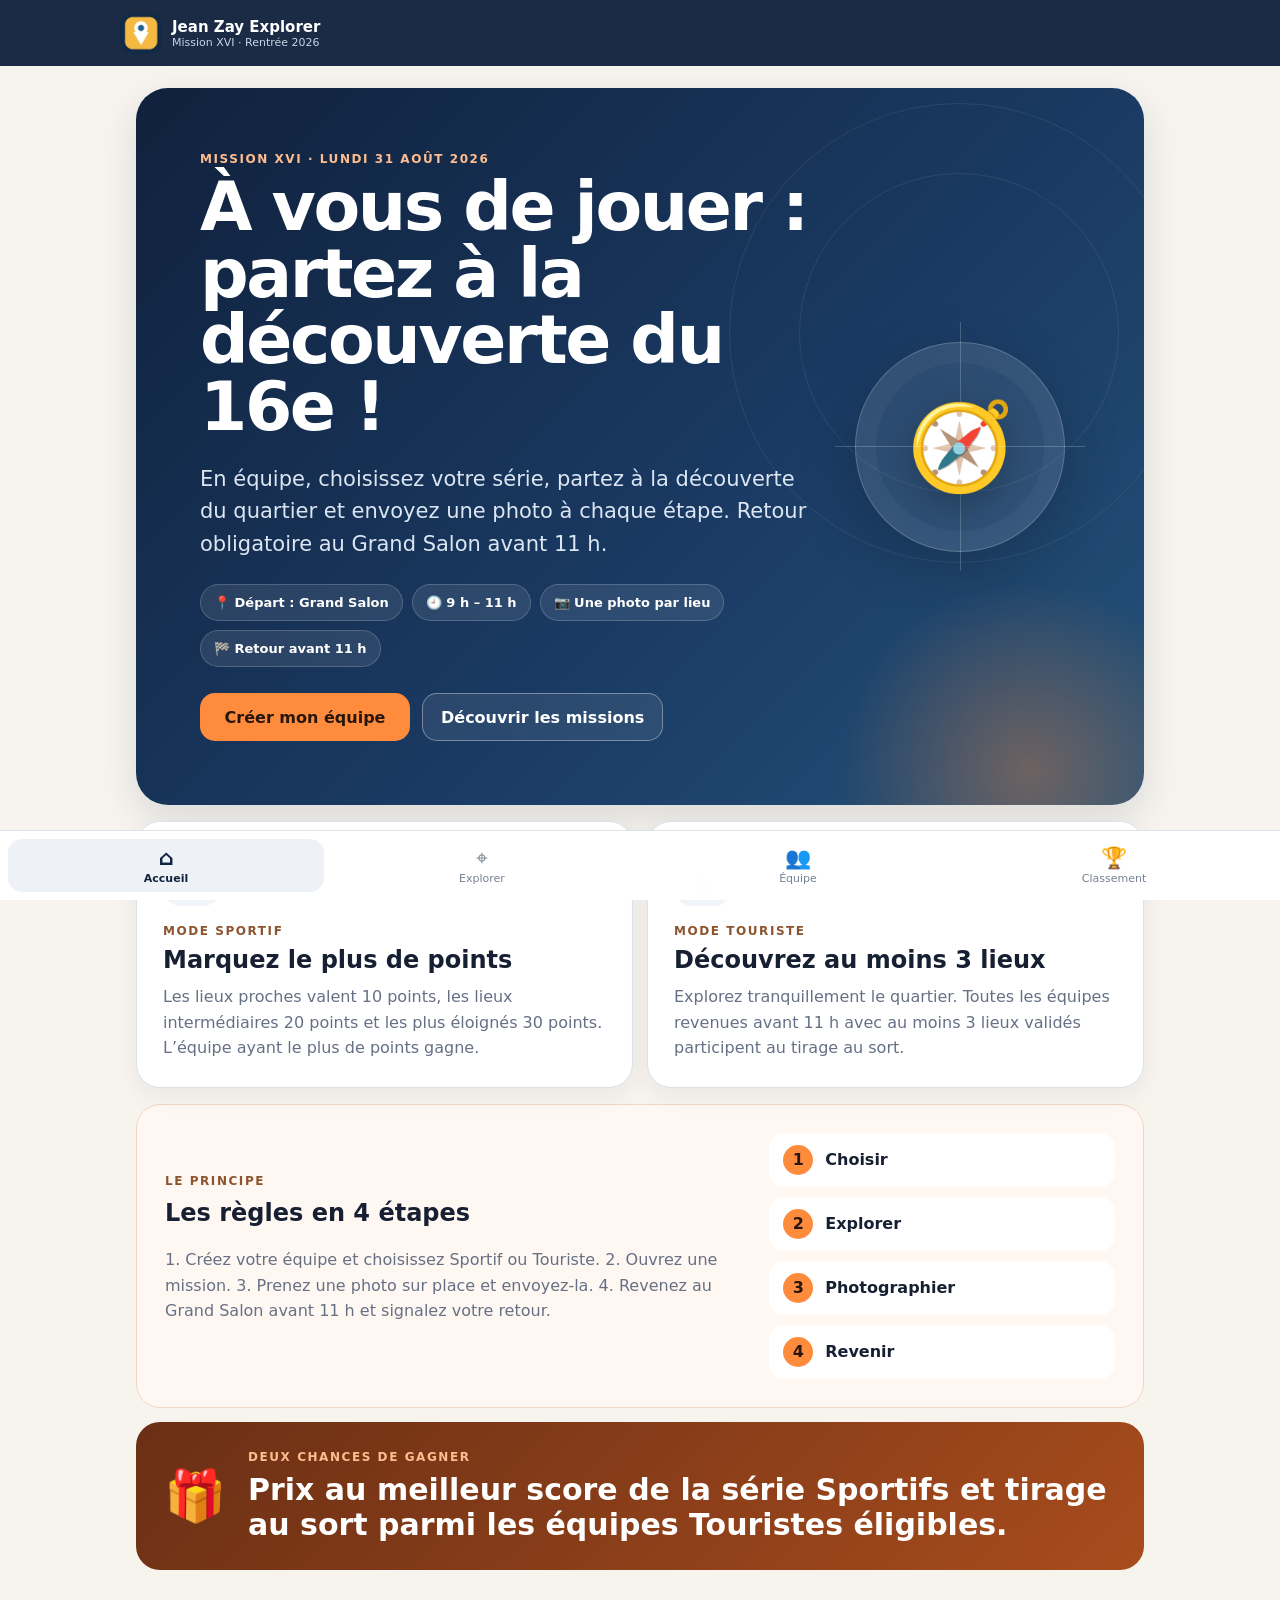
==== commit e861c631: "Add files via upload" ====
--- a/index.html
+++ b/index.html
@@ -28,11 +28,11 @@
           <div class="hero-content">
             <p class="kicker">MISSION XVI · LUNDI 31 AOÛT 2026</p>
             <h1>À vous de jouer : partez à la découverte du 16e&nbsp;!</h1>
-            <p class="hero-lead">En équipe, explorez les lieux emblématiques, utiles ou insolites du quartier. Courez pour relever un maximum de défis ou prenez le temps de regarder Paris autrement.</p>
+            <p class="hero-lead">En équipe, choisissez votre série, partez à la découverte du quartier et envoyez une photo à chaque étape. Retour obligatoire au Grand Salon avant 11 h.</p>
             <div class="event-pill-row">
               <span>📍 Départ : Grand Salon</span>
               <span>🕘 9 h – 11 h</span>
-              <span>📷 Une photo par lieu</span>
+              <span>📷 Une photo par lieu</span><span>🏁 Retour avant 11 h</span>
             </div>
             <div class="hero-actions" id="welcomeCard">
               <button class="primary-button hero-primary" data-open-team>Créer mon équipe</button>
@@ -50,27 +50,27 @@
           <article class="play-card">
             <span class="play-icon">🏃</span>
             <p class="kicker dark">MODE SPORTIF</p>
-            <h2>Voir le plus de lieux possible</h2>
-            <p>Construisez votre parcours, gardez le rythme et tentez de battre les autres équipes avant le retour à 11 h.</p>
+            <h2>Marquez le plus de points</h2>
+            <p>Les lieux proches valent 10 points, les lieux intermédiaires 20 points et les plus éloignés 30 points. L’équipe ayant le plus de points gagne.</p>
           </article>
           <article class="play-card">
             <span class="play-icon">🚶</span>
             <p class="kicker dark">MODE TOURISTE</p>
-            <h2>Explorer à votre rythme</h2>
-            <p>Choisissez vos lieux préférés, observez le quartier et profitez de cette première promenade autour de Jean Zay.</p>
+            <h2>Découvrez au moins 3 lieux</h2>
+            <p>Explorez tranquillement le quartier. Toutes les équipes revenues avant 11 h avec au moins 3 lieux validés participent au tirage au sort.</p>
           </article>
         </div>
 
         <article class="adventure-card">
           <div>
             <p class="kicker dark">LE PRINCIPE</p>
-            <h2>Une mission, une photo, un lieu découvert</h2>
-            <p>Ouvrez une mission dans l’onglet Explorer, rendez-vous sur place et envoyez une photo justificative. Chaque découverte compte pour votre équipe.</p>
+            <h2>Les règles en 4 étapes</h2>
+            <p>1. Créez votre équipe et choisissez Sportif ou Touriste. 2. Ouvrez une mission. 3. Prenez une photo sur place et envoyez-la. 4. Revenez au Grand Salon avant 11 h et signalez votre retour.</p>
           </div>
           <div class="adventure-steps" aria-label="Déroulement du jeu">
             <span><b>1</b> Choisir</span>
             <span><b>2</b> Explorer</span>
-            <span><b>3</b> Photographier</span>
+            <span><b>3</b> Photographier</span><span><b>4</b> Revenir</span>
           </div>
         </article>
 
@@ -78,7 +78,7 @@
           <span class="reward-icon">🎁</span>
           <div>
             <p class="kicker">DEUX CHANCES DE GAGNER</p>
-            <h2>Récompense aux meilleurs explorateurs… et tirage au sort parmi les équipes participantes.</h2>
+            <h2>Prix au meilleur score de la série Sportifs et tirage au sort parmi les équipes Touristes éligibles.</h2>
           </div>
         </article>
       </section>
@@ -97,14 +97,14 @@
         <div class="empty-state" id="teamEmptyState"><span>👥</span><h2>Aucune équipe enregistrée</h2><p>Créez votre équipe depuis cet écran ou depuis l’accueil.</p><button class="primary-button" data-open-team>Créer mon équipe</button></div>
         <div class="hidden" id="teamPanel">
           <article class="card team-card"><p class="kicker dark">IDENTITÉ</p><h2 id="teamPanelName"></h2><p id="teamPanelMeta"></p></article>
-          <div class="metric-grid"><article><b id="teamPlacesCount">0</b><small>Photos envoyées</small></article><article><b>0,00 km</b><small>Distance</small></article><article><b id="teamPendingCount">0</b><small>En attente</small></article></div>
-          <article class="card"><p class="kicker dark">PROCHAINS MODULES</p><h3>Suivi de mission</h3><ul class="feature-list"><li>Module 2 : carte Leaflet et distance GPS</li><li>Module 1.1 : missions et photos vers Google Drive</li><li>Module 2 : carte Leaflet et distance GPS</li></ul></article>
+          <div class="metric-grid"><article><b id="teamPlacesCount">0</b><small>Lieux validés</small></article><article><b id="teamPointsCount">0</b><small>Points</small></article><article><b id="teamReturnStatus">Non</b><small>Retour signalé</small></article></div><article class="card return-card"><p class="kicker dark">FIN DE PARCOURS</p><h3>De retour au Grand Salon ?</h3><p>Appuyez sur ce bouton uniquement lorsque toute l’équipe est revenue avant 11 h.</p><button class="primary-button" id="markReturnButton">Signaler notre retour</button><p class="form-message" id="returnMessage"></p></article>
+          <article class="card"><p class="kicker dark">BARÈME</p><h3>Les lieux éloignés rapportent davantage</h3><ul class="feature-list"><li>Lieu proche : 10 points</li><li>Lieu intermédiaire : 20 points</li><li>Lieu éloigné : 30 points</li></ul></article>
         </div>
       </section>
 
       <section class="screen" id="classement" data-title="Classement">
-        <div class="screen-heading"><div><p class="kicker dark">EN DIRECT</p><h1>Classement provisoire</h1></div><button class="icon-button" id="refreshRanking" aria-label="Actualiser">↻</button></div>
-        <article class="card info-card"><p>Les résultats proviennent de votre Google Apps Script. Tant qu’aucune photo n’est validée, le classement peut rester vide.</p></article>
+        <div class="screen-heading"><div><p class="kicker dark">SÉRIE SPORTIFS</p><h1>Classement en direct</h1></div><button class="icon-button" id="refreshRanking" aria-label="Actualiser">↻</button></div>
+        <article class="card info-card"><p>Seules les équipes inscrites en mode Sportif figurent dans ce classement. Les points sont calculés automatiquement selon l’éloignement des lieux.</p></article>
         <article class="card"><div class="ranking-status" id="rankingStatus">Chargement…</div><div id="rankingList"></div></article>
       </section>
     </main>
@@ -136,7 +136,7 @@
       <button class="modal-close" data-close-mission aria-label="Fermer">×</button>
       <div class="mission-heading"><span class="mission-emoji" id="missionEmoji">📍</span><div><p class="kicker dark">MISSION PHOTO</p><h2 id="missionTitle"></h2></div></div>
       <p id="missionDescription"></p>
-      <div class="mission-instruction"><strong>Votre défi</strong><p id="missionInstruction"></p></div>
+      <div class="mission-instruction"><strong>Votre défi</strong><p id="missionInstruction"></p><p class="mission-points" id="missionPoints"></p></div>
       <div id="missionTeamWarning" class="warning-box hidden">Créez d’abord votre équipe pour pouvoir envoyer une preuve.</div>
       <div class="photo-source-grid" id="photoSourceGrid">
         <button type="button" class="photo-source-button" id="takePhotoButton"><span>📷</span><strong>Prendre une photo</strong><small>Ouvrir l’appareil photo</small></button>
--- a/styles.css
+++ b/styles.css
@@ -8,3 +8,5 @@
 .student-hero:before{content:"";position:absolute;inset:auto -80px -160px auto;width:390px;height:390px;border-radius:50%;background:radial-gradient(circle,rgba(255,139,61,.34),rgba(255,139,61,0) 68%)}
 .hero-content{position:relative;z-index:2;max-width:720px}.student-hero h1{font-size:clamp(38px,7vw,68px);line-height:.98;letter-spacing:-.035em;margin-bottom:22px}.hero-lead{max-width:680px;font-size:clamp(16px,2.4vw,21px);line-height:1.55;color:#dbe6f2}.event-pill-row{display:flex;flex-wrap:wrap;gap:9px;margin:24px 0}.event-pill-row span{padding:10px 13px;border:1px solid rgba(255,255,255,.18);border-radius:999px;background:rgba(255,255,255,.09);font-size:13px;font-weight:700}.hero-actions{display:flex;flex-wrap:wrap;gap:12px;margin-top:26px}.hero-primary{width:auto;min-width:210px}.ghost-button{display:inline-flex;align-items:center;justify-content:center;min-height:48px;padding:13px 18px;border:1px solid rgba(255,255,255,.36);border-radius:15px;background:rgba(255,255,255,.08);color:#fff;text-decoration:none;font-weight:800;cursor:pointer}.hero-compass{position:relative;z-index:2;display:grid;place-items:center;width:210px;height:210px;margin:auto;border:1px solid rgba(255,255,255,.22);border-radius:50%;background:rgba(255,255,255,.08);box-shadow:inset 0 0 0 20px rgba(255,255,255,.035),0 20px 60px rgba(0,0,0,.2)}.hero-compass:before,.hero-compass:after{content:"";position:absolute;background:rgba(255,255,255,.2)}.hero-compass:before{width:1px;height:120%}.hero-compass:after{width:120%;height:1px}.hero-compass span{font-size:86px;filter:drop-shadow(0 10px 18px rgba(0,0,0,.25))}.hero-orbit{position:absolute;border:1px solid rgba(255,255,255,.08);border-radius:50%}.hero-orbit-one{width:320px;height:320px;right:25px;top:85px}.hero-orbit-two{width:460px;height:460px;right:-45px;top:15px}.play-grid{display:grid;grid-template-columns:1fr 1fr;gap:14px;margin:16px 0}.play-card{position:relative;overflow:hidden;padding:26px;background:#fff;border:1px solid var(--line);border-radius:24px;box-shadow:0 8px 24px rgba(18,35,63,.06)}.play-card h2{font-size:24px;margin-bottom:10px}.play-card p:last-child{margin-bottom:0;color:var(--muted);line-height:1.6}.play-icon{display:grid;place-items:center;width:58px;height:58px;margin-bottom:18px;border-radius:18px;background:#f1f5fa;font-size:30px}.adventure-card{display:grid;grid-template-columns:1.25fr .75fr;gap:28px;align-items:center;margin:14px 0;padding:28px;background:#fff8f2;border:1px solid #f1d7c3;border-radius:24px}.adventure-card p{color:var(--muted);line-height:1.6}.adventure-steps{display:grid;gap:10px}.adventure-steps span{display:flex;align-items:center;gap:12px;padding:12px 14px;border-radius:15px;background:#fff;font-weight:800}.adventure-steps b{display:grid;place-items:center;width:30px;height:30px;border-radius:50%;background:var(--orange);color:#28170c}.reward-banner{display:flex;align-items:center;gap:22px;margin:14px 0;padding:28px;border-radius:24px;background:linear-gradient(135deg,#6a2f15,#a84c1d);color:#fff}.reward-banner h2{margin-bottom:0;font-size:clamp(21px,3vw,30px)}.reward-icon{font-size:50px;flex:none}.photo-source-grid{display:grid;grid-template-columns:1fr 1fr;gap:10px;margin:16px 0}.photo-source-button{display:grid;place-items:center;gap:5px;min-height:122px;padding:16px;border:1px solid var(--line);border-radius:17px;background:#f8fafc;color:var(--navy);cursor:pointer}.photo-source-button span{font-size:30px}.photo-source-button strong{font-size:14px}.photo-source-button small{font-size:11px;color:var(--muted)}.photo-source-button:disabled{opacity:.45;cursor:not-allowed}.visually-hidden{position:absolute!important;width:1px!important;height:1px!important;padding:0!important;margin:-1px!important;overflow:hidden!important;clip:rect(0,0,0,0)!important;white-space:nowrap!important;border:0!important}
 @media(max-width:760px){.student-hero{min-height:auto;grid-template-columns:1fr;padding:30px 22px}.student-hero h1{font-size:43px}.hero-compass{display:none}.play-grid,.adventure-card{grid-template-columns:1fr}.event-pill-row{gap:7px}.hero-actions{display:grid}.hero-primary,.ghost-button{width:100%}.photo-source-grid{grid-template-columns:1fr}.reward-banner{align-items:flex-start}.reward-icon{font-size:42px}}
+.mission-points{font-weight:900;color:var(--success)!important}.return-card{border-color:#bddacb;background:#f5fbf8}.admin-metrics{grid-template-columns:repeat(4,1fr)}.admin-alert{padding:14px 18px;background:#eef5ff}.admin-columns{display:grid;grid-template-columns:1.2fr .8fr;gap:14px}.muted{color:var(--muted)}.draw-result{min-height:110px;display:grid;place-items:center;align-content:center;gap:4px;margin-top:15px;border-radius:18px;background:#fff8f2}.draw-result span{font-size:34px}.draw-result strong{font-size:24px}.proof-table-wrap{overflow:auto}.proof-table{width:100%;border-collapse:collapse;min-width:720px}.proof-table th,.proof-table td{text-align:left;padding:12px 9px;border-bottom:1px solid var(--line);font-size:13px}.proof-actions{display:flex;gap:6px}.tiny-button{min-height:36px!important;width:auto!important;padding:7px 10px!important;font-size:12px}.danger-button{border:0;border-radius:12px;background:#fde5e5;color:#942f2f;font-weight:800;cursor:pointer}.status-chip{display:inline-flex;padding:5px 8px;border-radius:999px;font-size:11px;font-weight:800}.status-chip.valid{background:#dff5eb;color:#146b4b}.status-chip.rejected{background:#fde5e5;color:#942f2f}.team-list{display:grid}.team-list>div{display:flex;align-items:center;justify-content:space-between;gap:15px;padding:13px 0;border-bottom:1px solid var(--line)}.team-list span{display:grid}.team-list small{color:var(--muted)}.team-list .ok{color:var(--success)}.team-list .wait{color:#9a6500}select{padding:10px 12px;border:1px solid var(--line);border-radius:12px;background:#fff}
+@media(max-width:760px){.admin-metrics{grid-template-columns:1fr 1fr}.admin-columns{grid-template-columns:1fr}.proof-actions{flex-direction:column}.proof-table{min-width:650px}}
